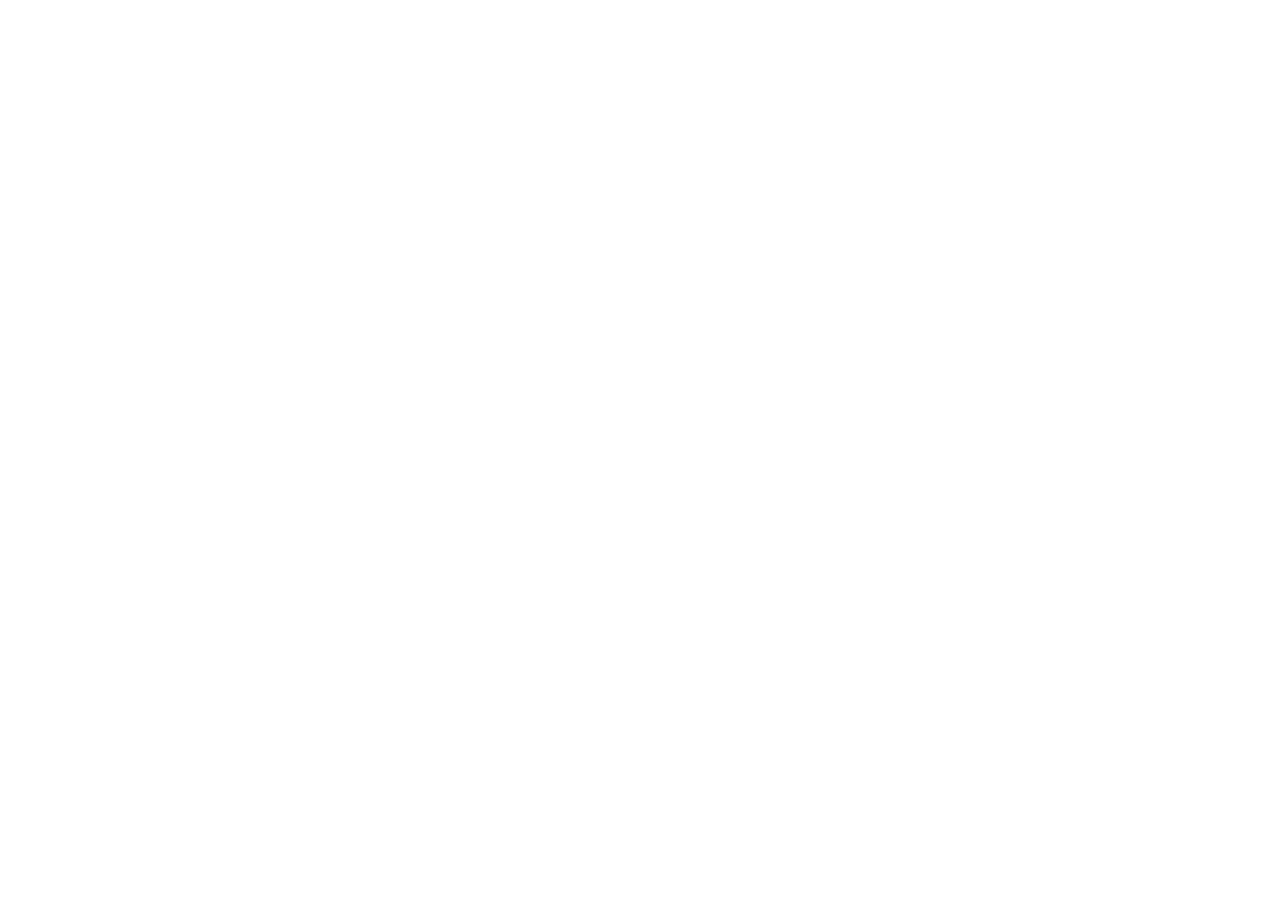
==== Index.html @ 3df81387 "ja" ====
<!DOCTYPE html>
<html lang="en">
<head>
    <meta charset="UTF-8">
    <meta http-equiv="X-UA-Compatible" content="IE=edge">
    <meta name="viewport" content="width=device-width, initial-scale=1.0">
    <title>Document</title>
</html>
<body>
    
</body>
</html>
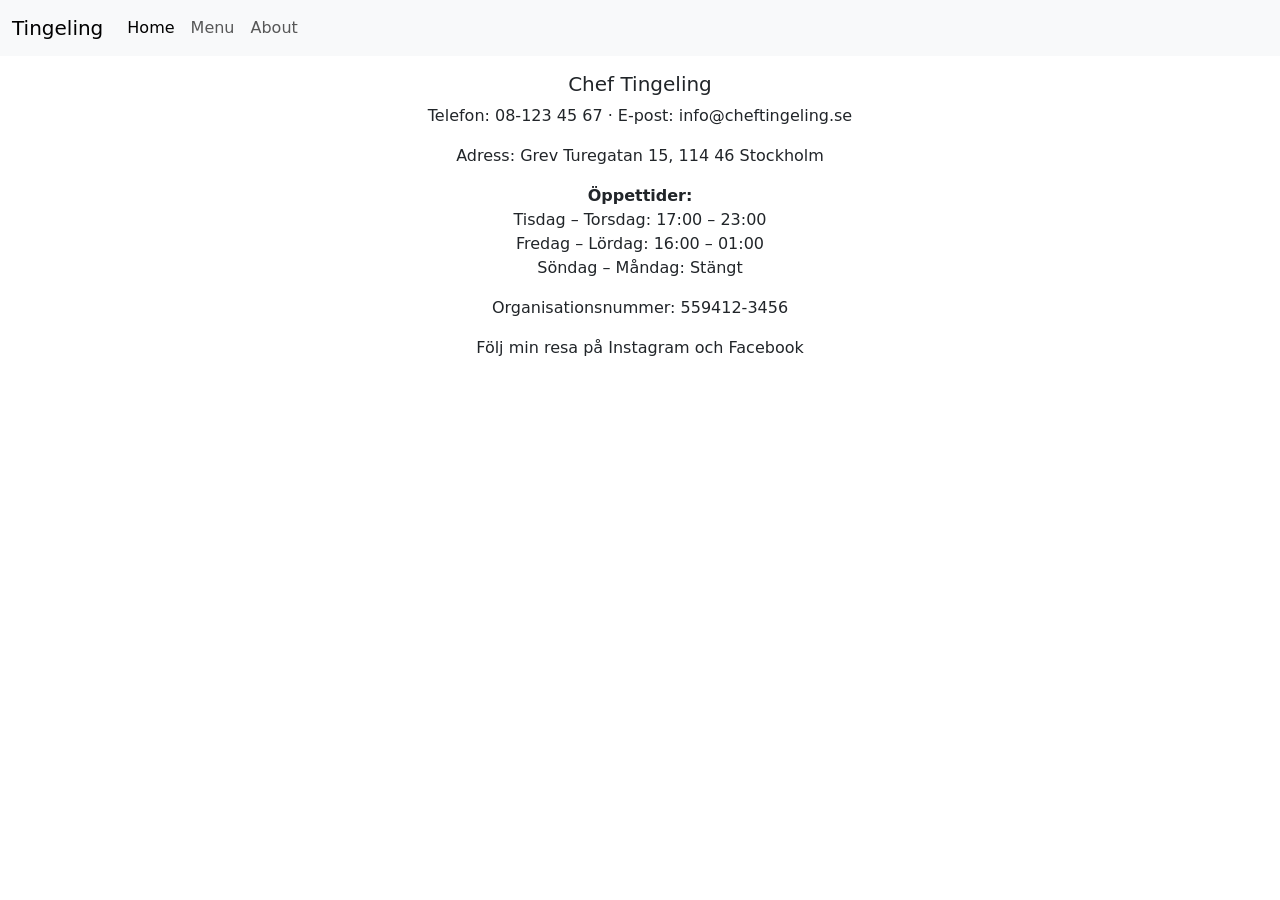
==== commit 4a8cfafd: "fixade header/nav och footer" ====
--- a/Index.html
+++ b/Index.html
@@ -5,8 +5,18 @@
     <meta http-equiv="X-UA-Compatible" content="IE=edge">
     <meta name="viewport" content="width=device-width, initial-scale=1.0">
     <title>Document</title>
+
+    <link rel="stylesheet" href="style.css">
+    <link href="https://cdn.jsdelivr.net/npm/bootstrap@5.3.0/dist/css/bootstrap.min.css" rel="stylesheet">
 </html>
 <body>
+  <header></header>
+
+  <footer>
     
+  </footer>
 </body>
-</html>+</html>
+
+<script src="script.Js"></script>
+<script src="https://cdn.jsdelivr.net/npm/bootstrap@5.3.0/dist/js/bootstrap.bundle.min.js"></script>
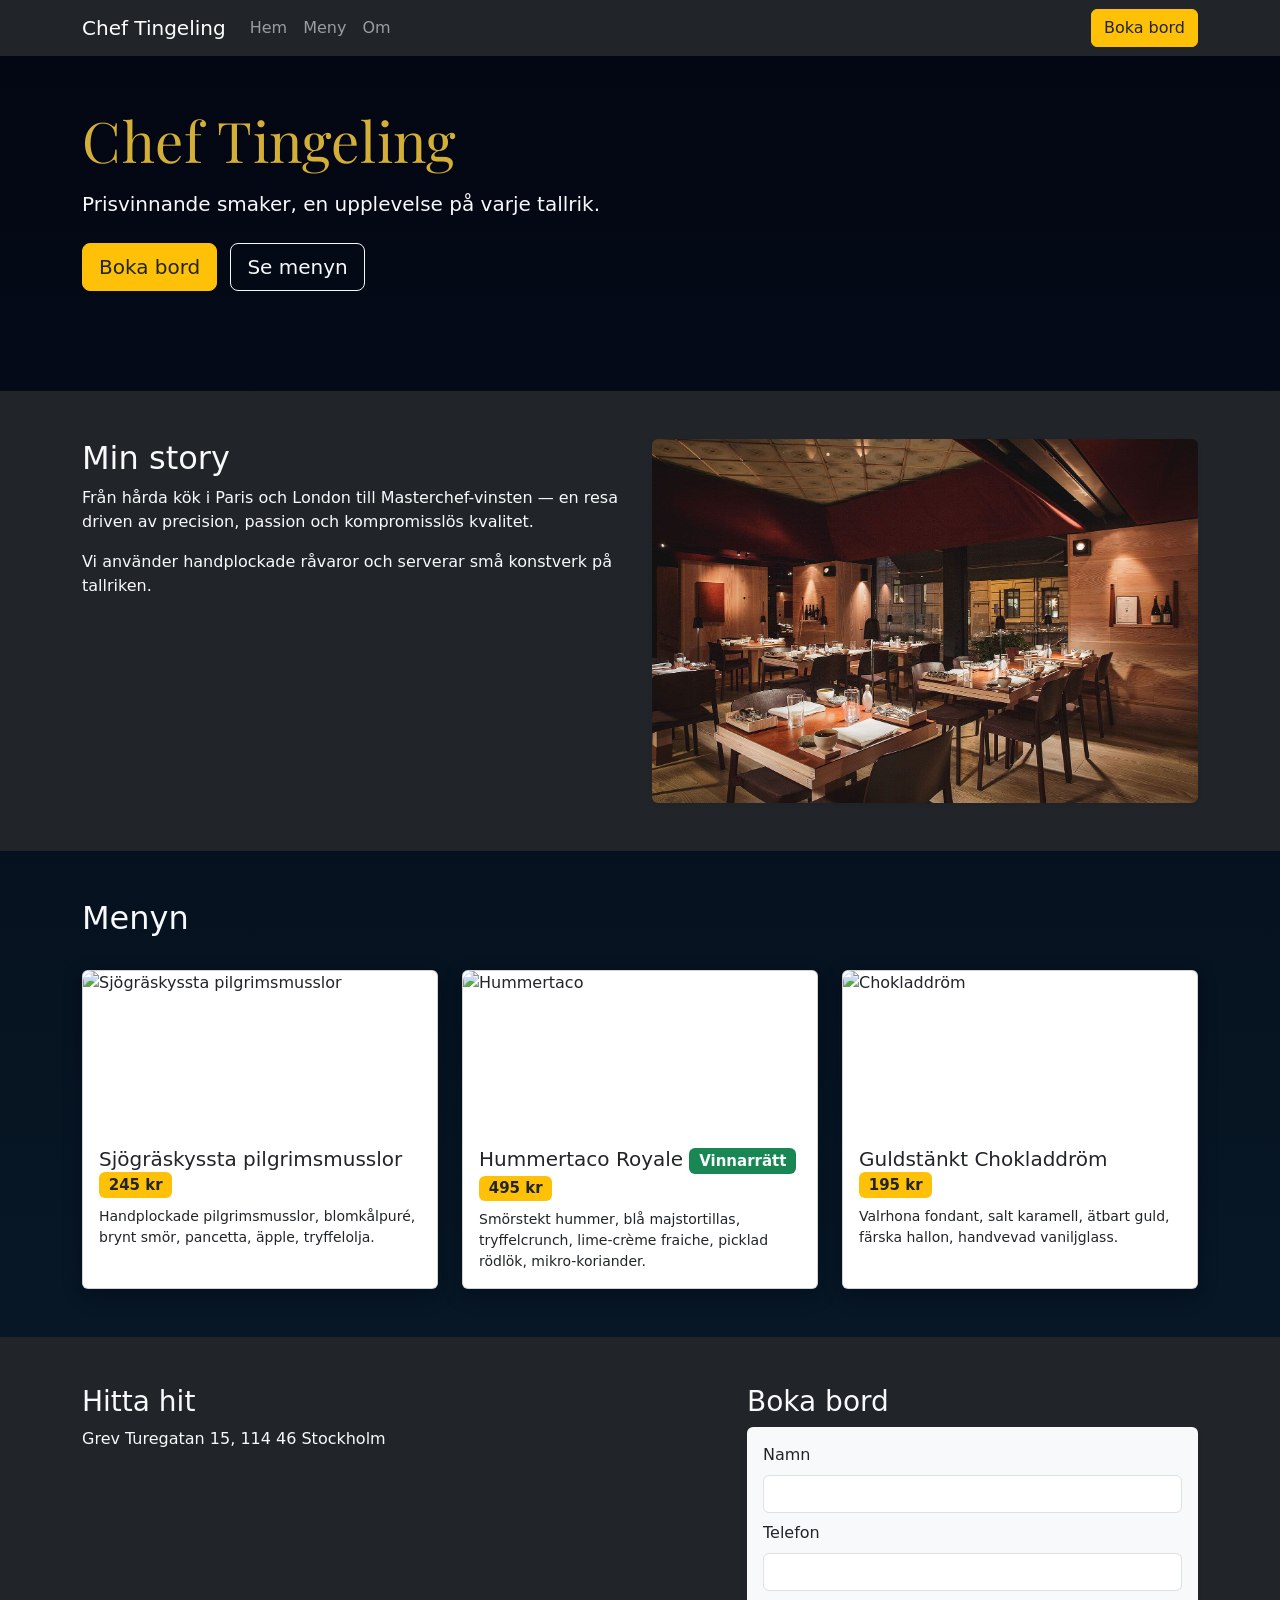
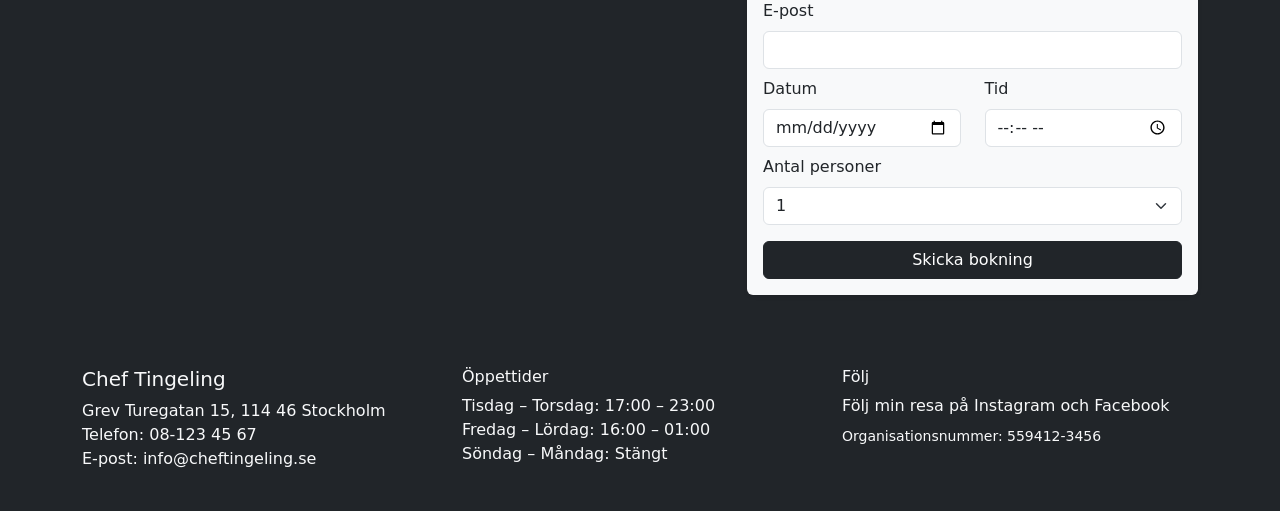
==== commit a4952ef5: "fixat hemsida bilder på maträtten behövs fixa" ====
--- a/Index.html
+++ b/Index.html
@@ -1,22 +1,146 @@
 <!DOCTYPE html>
-<html lang="en">
+<html lang="sv">
 <head>
-    <meta charset="UTF-8">
-    <meta http-equiv="X-UA-Compatible" content="IE=edge">
-    <meta name="viewport" content="width=device-width, initial-scale=1.0">
-    <title>Document</title>
+  <meta charset="UTF-8" />
+  <meta http-equiv="X-UA-Compatible" content="IE=edge" />
+  <meta name="viewport" content="width=device-width, initial-scale=1.0" />
+  <title>Chef Tingeling</title>
 
-    <link rel="stylesheet" href="style.css">
-    <link href="https://cdn.jsdelivr.net/npm/bootstrap@5.3.0/dist/css/bootstrap.min.css" rel="stylesheet">
-</html>
+  <link href="https://fonts.googleapis.com/css2?family=Great+Vibes&family=Montserrat:wght@300;400;600&family=Playfair+Display:wght@400;700&display=swap" rel="stylesheet">
+  <link rel="stylesheet" href="Style.css">
+  <link href="https://cdn.jsdelivr.net/npm/bootstrap@5.3.0/dist/css/bootstrap.min.css" rel="stylesheet">
+</head>
 <body>
   <header></header>
 
-  <footer>
-    
-  </footer>
+  <main class="main-content">
+    <section style = "margin-bottom:100px; margin-top: 50px;" class="hero d-flex align-items-center text-light" id="front page">
+      <div class="container">
+        <div class="row align-items-center">
+          <div class="col-md-7">
+            <h1 class="logo display-4 mb-3">Chef Tingeling</h1>
+            <p class="lead mb-4">Prisvinnande smaker, en upplevelse på varje tallrik.</p>
+            <a href="#booking" class="btn btn-warning btn-lg me-2 text-dark">Boka bord</a>
+            <a href="Menu.html" class="btn btn-outline-light btn-lg">Se menyn</a>
+          </div>
+        </div>
+      </div>
+    </section>
+
+    <section class="story py-5 bg-dark text-light" id="story">
+      <div class="container">
+        <div class="row g-4">
+          <div class="col-lg-6">
+            <h2>Min story</h2>
+            <p>Från hårda kök i Paris och London till Masterchef-vinsten — en resa driven av precision, passion och kompromisslös kvalitet.</p>
+            <p class="mb-0">Vi använder handplockade råvaror och serverar små konstverk på tallriken.</p>
+          </div>
+          <div class="col-lg-6">
+            <img src="image/Kök.jpeg" alt="Chef Tingeling i köket" class="img-fluid rounded shadow-sm" />
+          </div>
+        </div>
+      </div>
+    </section>
+
+    <section class="menu-preview py-5" id="menu">
+      <div class="container">
+        <div class="d-flex justify-content-between align-items-center mb-4 text-light">
+          <h2>Menyn</h2>
+        </div>
+
+        <div class="row g-4">
+          <div class="col-md-4">
+            <div class="card menu-card h-100 text-dark">
+              <img src="images/Sjögräskyssta.jpg" class="card-img-top card-image-1" alt="Sjögräskyssta pilgrimsmusslor">
+              <div class="card-body">
+                <h5 class="card-title">Sjögräskyssta pilgrimsmusslor <span class="badge bg-warning text-dark">245 kr</span></h5>
+                <p class="card-text small">Handplockade pilgrimsmusslor, blomkålpuré, brynt smör, pancetta, äpple, tryffelolja.</p>
+              </div>
+            </div>
+          </div>
+
+          <div class="col-md-4">
+            <div class="card menu-card h-100 text-dark">
+              <img src="images/dish-2.jpg" class="card-img-top card-image-2" alt="Hummertaco">
+              <div class="card-body">
+                <h5 class="card-title">Hummertaco Royale <span class="badge bg-success text-light">Vinnarrätt</span> <span class="badge bg-warning text-dark">495 kr</span></h5>
+                <p class="card-text small">Smörstekt hummer, blå majstortillas, tryffelcrunch, lime-crème fraiche, picklad rödlök, mikro-koriander.</p>
+              </div>
+            </div>
+          </div>
+
+          <div class="col-md-4">
+            <div class="card menu-card h-100 text-dark">
+              <img src="images/dish-3.jpg" class="card-img-top card-image-3" alt="Chokladdröm">
+              <div class="card-body">
+                <h5 class="card-title">Guldstänkt Chokladdröm <span class="badge bg-warning text-dark">195 kr</span></h5>
+                <p class="card-text small">Valrhona fondant, salt karamell, ätbart guld, färska hallon, handvevad vaniljglass.</p>
+              </div>
+            </div>
+          </div>
+        </div>
+      </div>
+    </section>
+
+    <section class="booking-map py-5 bg-dark text-light" id="booking">
+      <div class="container">
+        <div class="row g-4">
+          <div class="col-md-7">
+            <h3>Hitta hit</h3>
+            <p>Grev Turegatan 15, 114 46 Stockholm</p>
+            <div class="map-wrap mb-3">
+              <iframe title="Chef Tingeling location" src="https://www.google.com/maps?q=Grev%20Turegatan%2015%2C%20114%2046%20Stockholm&output=embed" width="100%" height="350" style="border:0;" allowfullscreen="" loading="lazy"></iframe>
+            </div>
+          </div>
+          <div class="col-md-5 text-light">
+            <h3>Boka bord</h3>
+            <form id="bookingForm" class="booking-form bg-light p-3 rounded shadow-sm">
+              <div class="mb-2">
+                <label class="form-label text-dark">Namn</label>
+                <input type="text" class="form-control" id="b-name" required>
+              </div>
+              <div class="mb-2">
+                <label class="form-label text-dark">Telefon</label>
+                <input type="tel" class="form-control" id="b-phone" required>
+              </div>
+              <div class="mb-2">
+                <label class="form-label text-dark">E-post</label>
+                <input type="email" class="form-control" id="b-email" required>
+              </div>
+              <div class="row">
+                <div class="col-6 mb-2">
+                  <label class="form-label text-dark">Datum</label>
+                  <input type="date" class="form-control" id="b-date" required>
+                </div>
+                <div class="col-6 mb-2">
+                  <label class="form-label text-dark">Tid</label>
+                  <input type="time" class="form-control" id="b-time" required>
+                </div>
+              </div>
+              <div class="mb-3">
+                <label class="form-label text-dark">Antal personer</label>
+                <select class="form-select" id="b-guests">
+                  <option>1</option>
+                  <option>2</option>
+                  <option>3</option>
+                  <option>4</option>
+                  <option>5</option>
+                  <option>6+</option>
+                </select>
+              </div>
+              <div class="d-grid">
+                <button class="btn btn-dark" type="submit">Skicka bokning</button>
+              </div>
+            </form>
+          </div>
+        </div>
+      </div>
+    </section>
+  </main>
+
+  <footer></footer>
+
+  <script src="script.Js"></script>
+  <script src="https://cdn.jsdelivr.net/npm/bootstrap@5.3.0/dist/js/bootstrap.bundle.min.js"></script>
 </body>
 </html>
-
-<script src="script.Js"></script>
-<script src="https://cdn.jsdelivr.net/npm/bootstrap@5.3.0/dist/js/bootstrap.bundle.min.js"></script>
--- a/Style.css
+++ b/Style.css
@@ -0,0 +1,57 @@
+:root{
+	--midnight: #030512;
+	--forest: #0b2b23;
+	--gold: #d4af37; 
+	--White: #ffffff;
+}
+
+*{box-sizing:border-box}
+body{
+	margin:0;
+	font-family: 'Montserrat';
+	background: linear-gradient(180deg,var(--midnight),#071725 60%);
+	color:var(--White);
+}
+
+.logo{
+	font-family: 'Playfair Display', serif;
+	font-weight:700;
+	color:var(--gold);
+	font-size:2.6rem;
+	letter-spacing:0.6px;
+}
+
+
+/* Cards and menu */
+.card{
+	border: none;
+	border-radius: 10px;
+	box-shadow: 0 6px 18px rgba(2,6,23,0.45);
+}
+
+.menu-card .card-image-1,
+.menu-card .card-image-2,
+.menu-card .card-image-3{
+	height:160px;
+	width:100%;
+	object-fit:cover;
+	display:block;
+	border-top-left-radius:10px;
+	border-top-right-radius:10px;
+}
+
+.dish-thumb{
+	width:72px;
+	height:72px;
+	object-fit:cover;
+	border-radius:8px;
+	display:block;
+}
+
+/* portrait used on About page (when using an <img>) */
+.about-portrait{ width:100%; height:360px; object-fit:cover; border-radius:8px; display:block; }
+
+.winner{ background: var(--gold); padding:.25rem .5rem; border-radius:6px; }
+
+/* Booking form */
+.booking-form{ max-width:100%; }
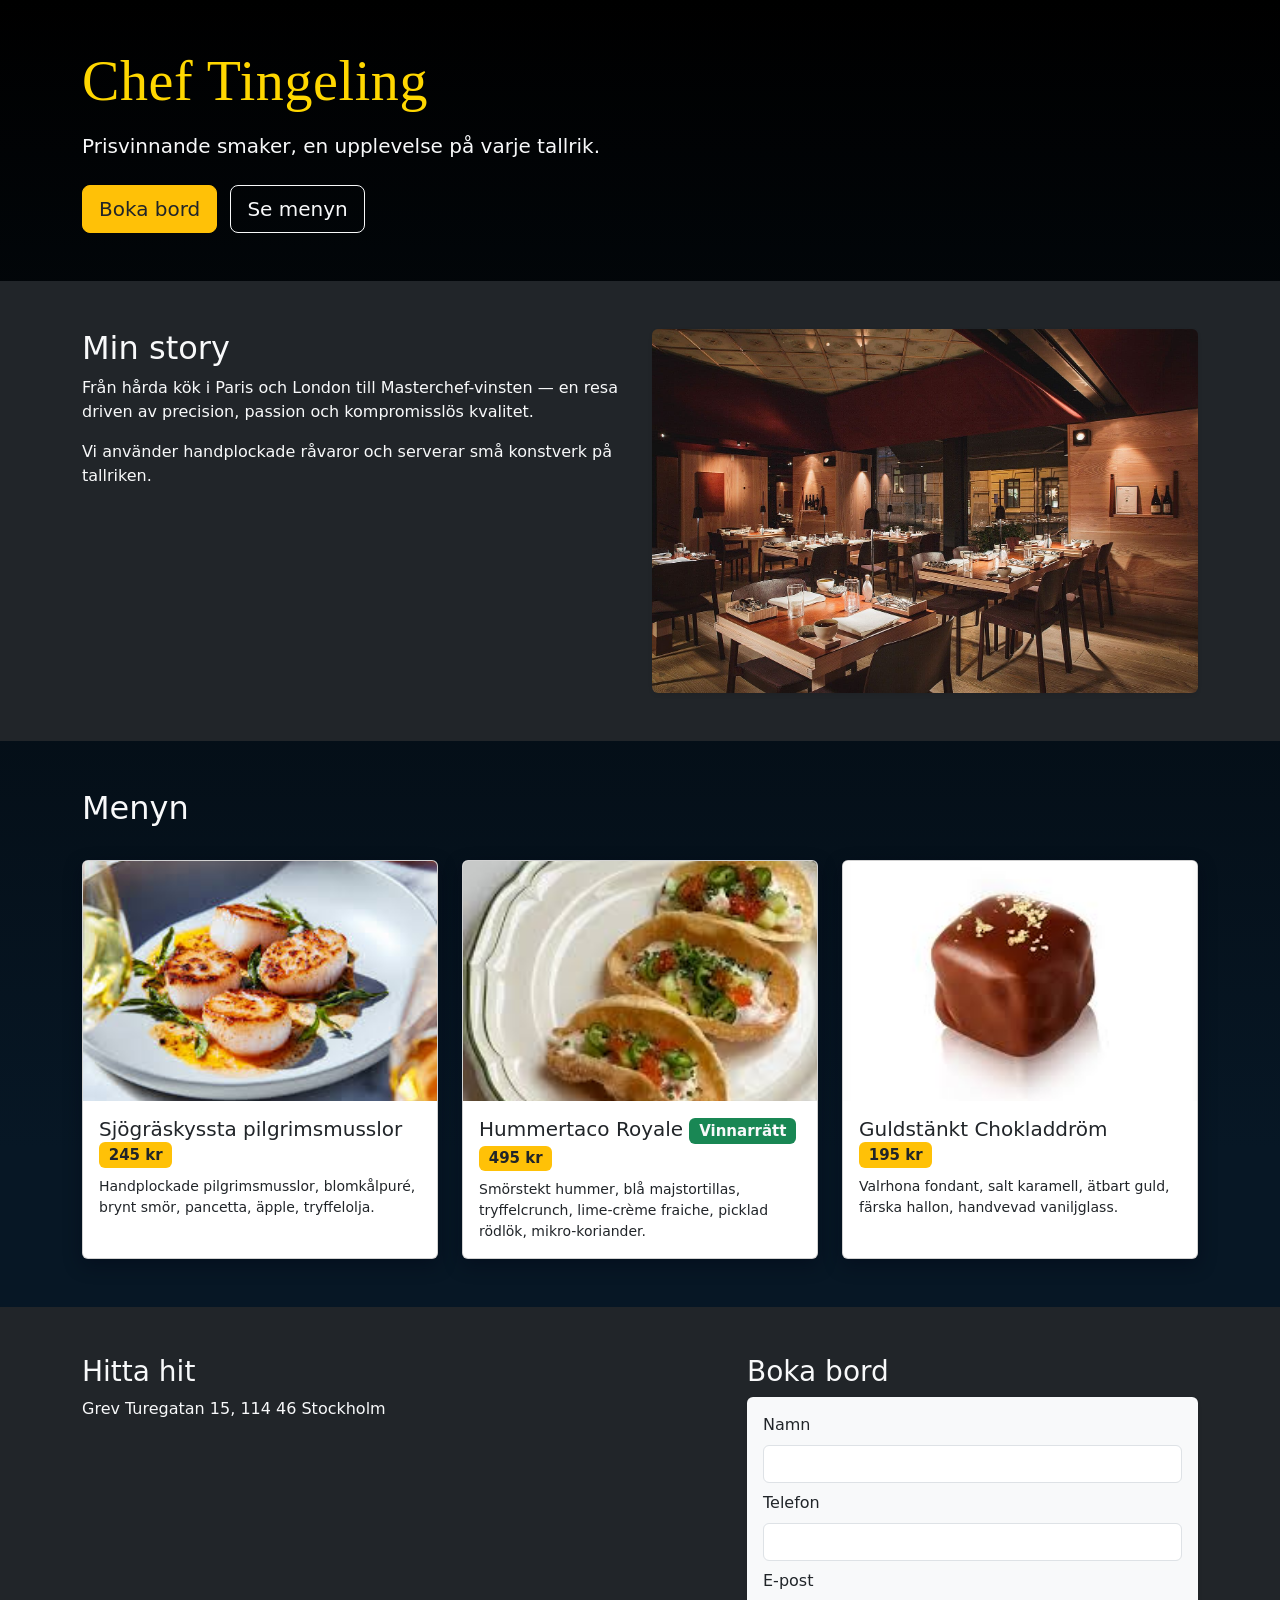
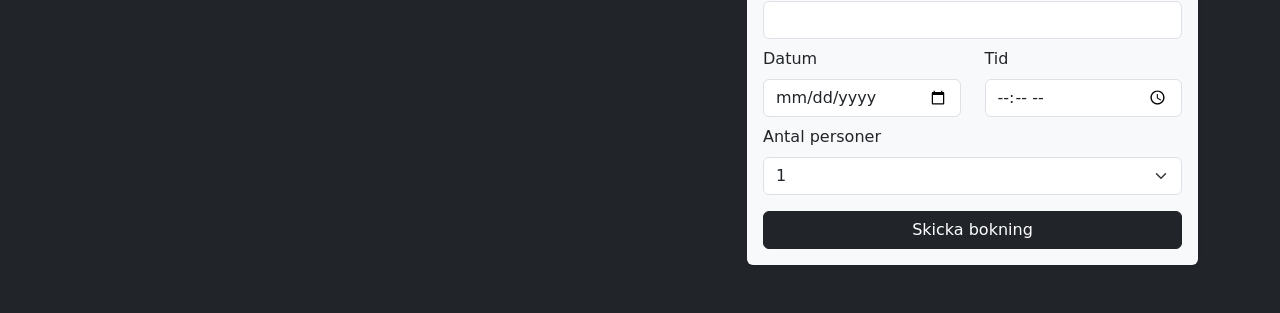
==== commit 6802e2f0: "ja" ====
--- a/Index.html
+++ b/Index.html
@@ -6,15 +6,15 @@
   <meta name="viewport" content="width=device-width, initial-scale=1.0" />
   <title>Chef Tingeling</title>
 
-  <link href="https://fonts.googleapis.com/css2?family=Great+Vibes&family=Montserrat:wght@300;400;600&family=Playfair+Display:wght@400;700&display=swap" rel="stylesheet">
   <link rel="stylesheet" href="Style.css">
   <link href="https://cdn.jsdelivr.net/npm/bootstrap@5.3.0/dist/css/bootstrap.min.css" rel="stylesheet">
 </head>
+
 <body>
   <header></header>
 
-  <main class="main-content">
-    <section style = "margin-bottom:100px; margin-top: 50px;" class="hero d-flex align-items-center text-light" id="front page">
+  <main>
+    <section class="hero py-5 d-flex align-items-center text-light" id="frontPage">
       <div class="container">
         <div class="row align-items-center">
           <div class="col-md-7">
@@ -51,7 +51,7 @@
         <div class="row g-4">
           <div class="col-md-4">
             <div class="card menu-card h-100 text-dark">
-              <img src="images/Sjögräskyssta.jpg" class="card-img-top card-image-1" alt="Sjögräskyssta pilgrimsmusslor">
+              <img src="image/Sjögräskyssta pilgrimsmusslor.jpeg" class="card-img-top card-image-1" alt="Sjögräskyssta pilgrimsmusslor">
               <div class="card-body">
                 <h5 class="card-title">Sjögräskyssta pilgrimsmusslor <span class="badge bg-warning text-dark">245 kr</span></h5>
                 <p class="card-text small">Handplockade pilgrimsmusslor, blomkålpuré, brynt smör, pancetta, äpple, tryffelolja.</p>
@@ -61,7 +61,7 @@
 
           <div class="col-md-4">
             <div class="card menu-card h-100 text-dark">
-              <img src="images/dish-2.jpg" class="card-img-top card-image-2" alt="Hummertaco">
+              <img src="image/Hummertaco Royale.jpeg" class="card-img-top card-image-2" alt="Hummertaco">
               <div class="card-body">
                 <h5 class="card-title">Hummertaco Royale <span class="badge bg-success text-light">Vinnarrätt</span> <span class="badge bg-warning text-dark">495 kr</span></h5>
                 <p class="card-text small">Smörstekt hummer, blå majstortillas, tryffelcrunch, lime-crème fraiche, picklad rödlök, mikro-koriander.</p>
@@ -71,7 +71,7 @@
 
           <div class="col-md-4">
             <div class="card menu-card h-100 text-dark">
-              <img src="images/dish-3.jpg" class="card-img-top card-image-3" alt="Chokladdröm">
+              <img src="image/Guldstänkt Chokladdröm.jpeg" class="card-img-top card-image-3" alt="Chokladdröm">
               <div class="card-body">
                 <h5 class="card-title">Guldstänkt Chokladdröm <span class="badge bg-warning text-dark">195 kr</span></h5>
                 <p class="card-text small">Valrhona fondant, salt karamell, ätbart guld, färska hallon, handvevad vaniljglass.</p>
@@ -101,11 +101,11 @@
               </div>
               <div class="mb-2">
                 <label class="form-label text-dark">Telefon</label>
-                <input type="tel" class="form-control" id="b-phone" required>
+                <input type="text" class="form-control" id="b-phone" required>
               </div>
               <div class="mb-2">
                 <label class="form-label text-dark">E-post</label>
-                <input type="email" class="form-control" id="b-email" required>
+                <input type="text" class="form-control" id="b-email" required>
               </div>
               <div class="row">
                 <div class="col-6 mb-2">
@@ -140,7 +140,7 @@
 
   <footer></footer>
 
-  <script src="script.Js"></script>
+  <script src="script.js"></script>
   <script src="https://cdn.jsdelivr.net/npm/bootstrap@5.3.0/dist/js/bootstrap.bundle.min.js"></script>
 </body>
 </html>
--- a/Style.css
+++ b/Style.css
@@ -1,28 +1,20 @@
-:root{
-	--midnight: #030512;
-	--forest: #0b2b23;
-	--gold: #d4af37; 
-	--White: #ffffff;
-}
+*{box-sizing:border-box}
 
-*{box-sizing:border-box}
 body{
 	margin:0;
 	font-family: 'Montserrat';
-	background: linear-gradient(180deg,var(--midnight),#071725 60%);
-	color:var(--White);
+	background: linear-gradient(180deg,black,#071725 60%);
+	color: white;
 }
 
 .logo{
 	font-family: 'Playfair Display', serif;
 	font-weight:700;
-	color:var(--gold);
+	color:gold;
 	font-size:2.6rem;
 	letter-spacing:0.6px;
 }
 
-
-/* Cards and menu */
 .card{
 	border: none;
 	border-radius: 10px;
@@ -32,12 +24,9 @@
 .menu-card .card-image-1,
 .menu-card .card-image-2,
 .menu-card .card-image-3{
-	height:160px;
+	height: 240px;
 	width:100%;
 	object-fit:cover;
-	display:block;
-	border-top-left-radius:10px;
-	border-top-right-radius:10px;
 }
 
 .dish-thumb{
@@ -48,10 +37,8 @@
 	display:block;
 }
 
-/* portrait used on About page (when using an <img>) */
 .about-portrait{ width:100%; height:360px; object-fit:cover; border-radius:8px; display:block; }
 
-.winner{ background: var(--gold); padding:.25rem .5rem; border-radius:6px; }
+.winner{ background: gold; padding:.25rem .5rem; border-radius:6px; }
 
-/* Booking form */
 .booking-form{ max-width:100%; }
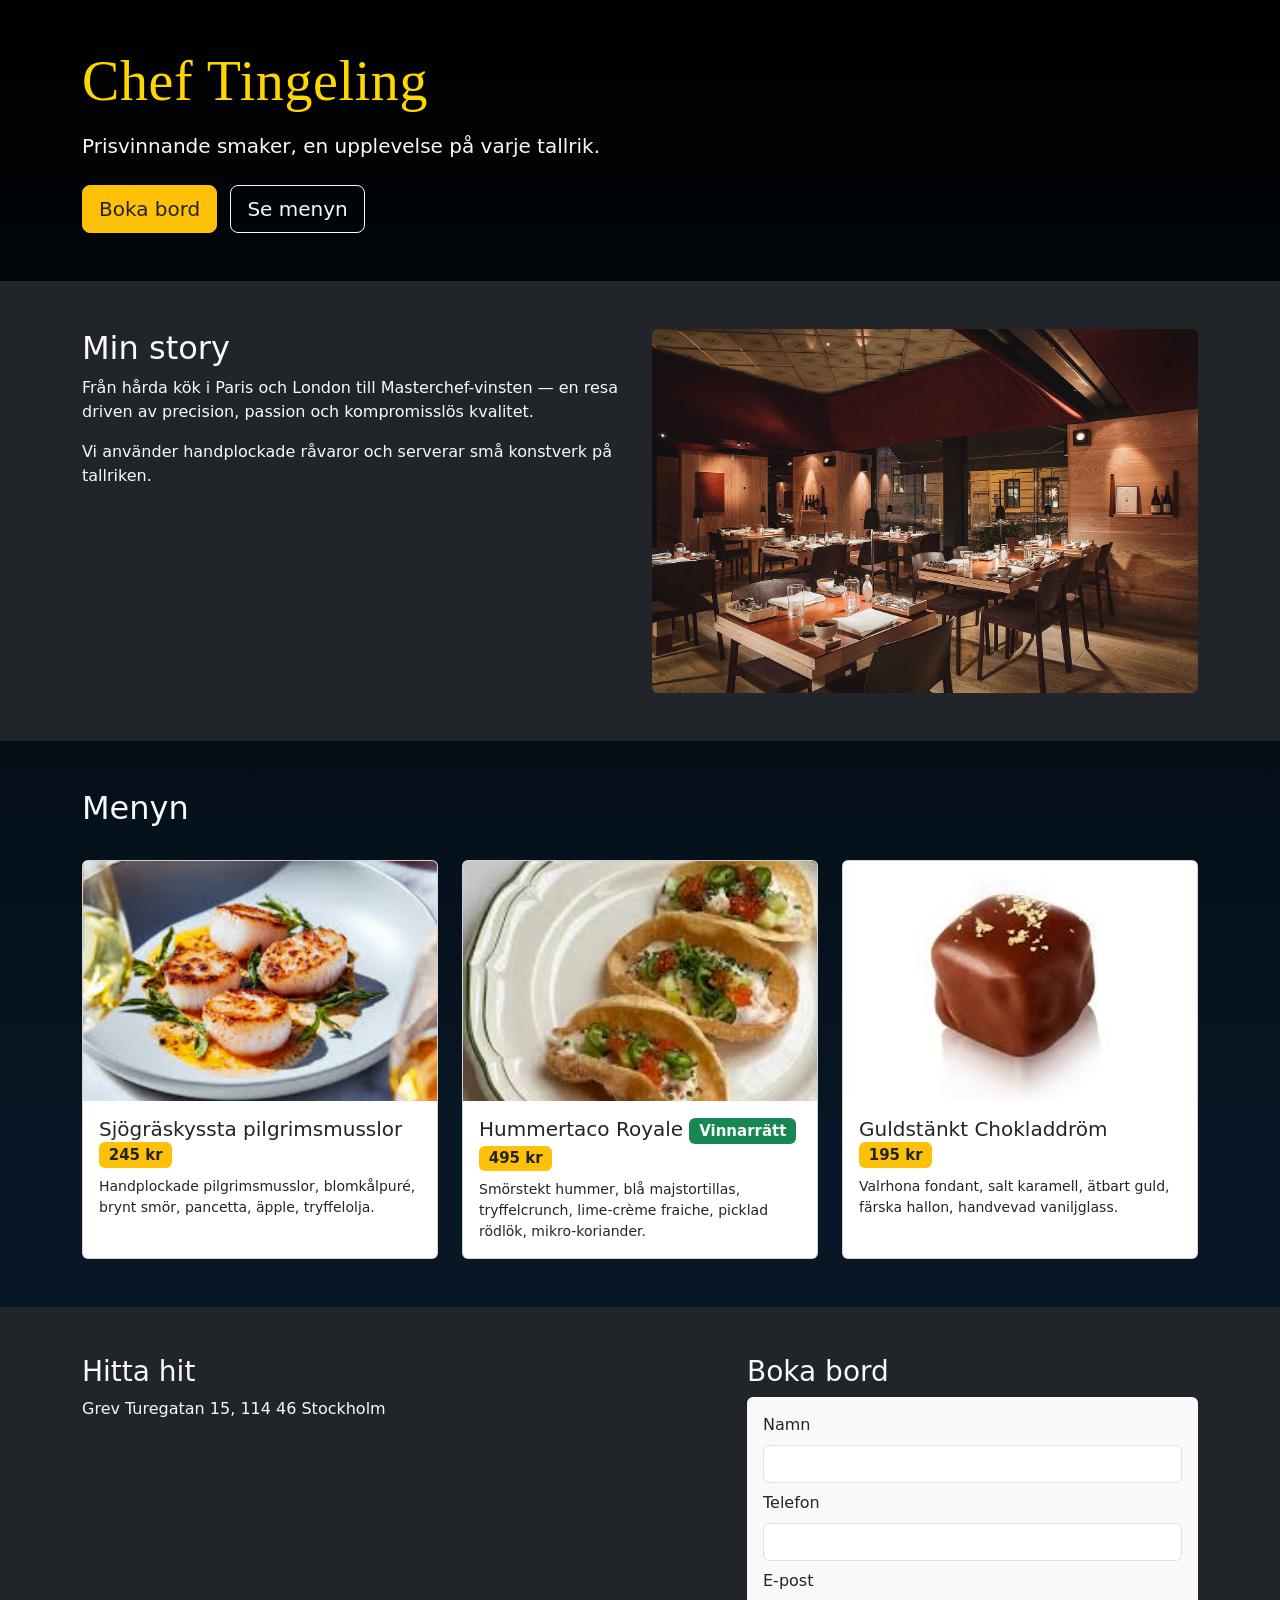
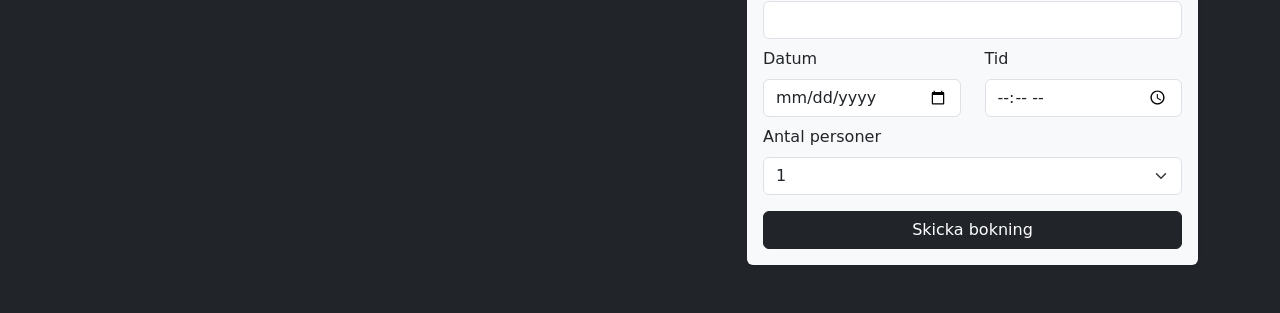
==== commit 89af2523: "fas 3 part 1" ====
--- a/Index.html
+++ b/Index.html
@@ -36,7 +36,7 @@
             <p class="mb-0">Vi använder handplockade råvaror och serverar små konstverk på tallriken.</p>
           </div>
           <div class="col-lg-6">
-            <img src="image/Kök.jpeg" alt="Chef Tingeling i köket" class="img-fluid rounded shadow-sm" />
+            <img src="image/Kök.jpeg" alt="Chef Tingeling i köket" class="img-fluid rounded" />
           </div>
         </div>
       </div>
@@ -51,7 +51,7 @@
         <div class="row g-4">
           <div class="col-md-4">
             <div class="card menu-card h-100 text-dark">
-              <img src="image/Sjögräskyssta pilgrimsmusslor.jpeg" class="card-img-top card-image-1" alt="Sjögräskyssta pilgrimsmusslor">
+              <img src="image/Sjögräskyssta pilgrimsmusslor.jpeg" class="card-img-top card-image" alt="Sjögräskyssta pilgrimsmusslor">
               <div class="card-body">
                 <h5 class="card-title">Sjögräskyssta pilgrimsmusslor <span class="badge bg-warning text-dark">245 kr</span></h5>
                 <p class="card-text small">Handplockade pilgrimsmusslor, blomkålpuré, brynt smör, pancetta, äpple, tryffelolja.</p>
@@ -61,7 +61,7 @@
 
           <div class="col-md-4">
             <div class="card menu-card h-100 text-dark">
-              <img src="image/Hummertaco Royale.jpeg" class="card-img-top card-image-2" alt="Hummertaco">
+              <img src="image/Hummertaco Royale.jpeg" class="card-img-top card-image" alt="Hummertaco">
               <div class="card-body">
                 <h5 class="card-title">Hummertaco Royale <span class="badge bg-success text-light">Vinnarrätt</span> <span class="badge bg-warning text-dark">495 kr</span></h5>
                 <p class="card-text small">Smörstekt hummer, blå majstortillas, tryffelcrunch, lime-crème fraiche, picklad rödlök, mikro-koriander.</p>
@@ -71,7 +71,7 @@
 
           <div class="col-md-4">
             <div class="card menu-card h-100 text-dark">
-              <img src="image/Guldstänkt Chokladdröm.jpeg" class="card-img-top card-image-3" alt="Chokladdröm">
+              <img src="image/Guldstänkt Chokladdröm.jpeg" class="card-img-top card-image" alt="Chokladdröm">
               <div class="card-body">
                 <h5 class="card-title">Guldstänkt Chokladdröm <span class="badge bg-warning text-dark">195 kr</span></h5>
                 <p class="card-text small">Valrhona fondant, salt karamell, ätbart guld, färska hallon, handvevad vaniljglass.</p>
@@ -93,32 +93,32 @@
             </div>
           </div>
           <div class="col-md-5 text-light">
-            <h3>Boka bord</h3>
-            <form id="bookingForm" class="booking-form bg-light p-3 rounded shadow-sm">
+            <h3 id="booking-heading">Boka bord</h3>
+            <form id="bookingForm" class="booking-form bg-light p-3 rounded shadow-sm" aria-labelledby="booking-heading">
               <div class="mb-2">
-                <label class="form-label text-dark">Namn</label>
-                <input type="text" class="form-control" id="b-name" required>
+                <label for="b-name" class="form-label text-dark">Namn</label>
+                <input type="text" class="form-control" id="b-name">
               </div>
               <div class="mb-2">
-                <label class="form-label text-dark">Telefon</label>
-                <input type="text" class="form-control" id="b-phone" required>
+                <label for="b-phone" class="form-label text-dark">Telefon</label>
+                <input type="text" class="form-control" id="b-phone">
               </div>
               <div class="mb-2">
-                <label class="form-label text-dark">E-post</label>
-                <input type="text" class="form-control" id="b-email" required>
+                <label for="b-email" class="form-label text-dark">E-post</label>
+                <input type="text" class="form-control" id="b-email">
               </div>
               <div class="row">
                 <div class="col-6 mb-2">
-                  <label class="form-label text-dark">Datum</label>
-                  <input type="date" class="form-control" id="b-date" required>
+                  <label for="b-date" class="form-label text-dark">Datum</label>
+                  <input type="date" class="form-control" id="b-date">
                 </div>
                 <div class="col-6 mb-2">
-                  <label class="form-label text-dark">Tid</label>
-                  <input type="time" class="form-control" id="b-time" required>
+                  <label for="b-time" class="form-label text-dark">Tid</label>
+                  <input type="time" class="form-control" id="b-time">
                 </div>
               </div>
               <div class="mb-3">
-                <label class="form-label text-dark">Antal personer</label>
+                <label for="b-guests" class="form-label text-dark">Antal personer</label>
                 <select class="form-select" id="b-guests">
                   <option>1</option>
                   <option>2</option>
@@ -129,7 +129,7 @@
                 </select>
               </div>
               <div class="d-grid">
-                <button class="btn btn-dark" type="submit">Skicka bokning</button>
+                <button class="btn btn-dark" type="submit" aria-label="Skicka bokning">Skicka bokning</button>
               </div>
             </form>
           </div>
--- a/Style.css
+++ b/Style.css
@@ -18,13 +18,16 @@
 .card{
 	border: none;
 	border-radius: 10px;
-	box-shadow: 0 6px 18px rgba(2,6,23,0.45);
 }
 
-.menu-card .card-image-1,
-.menu-card .card-image-2,
-.menu-card .card-image-3{
+.menu-card .card-image{
 	height: 240px;
+	width:100%;
+	object-fit:cover;
+}
+
+.menu-card .card-image-2{
+	height: 100px;
 	width:100%;
 	object-fit:cover;
 }
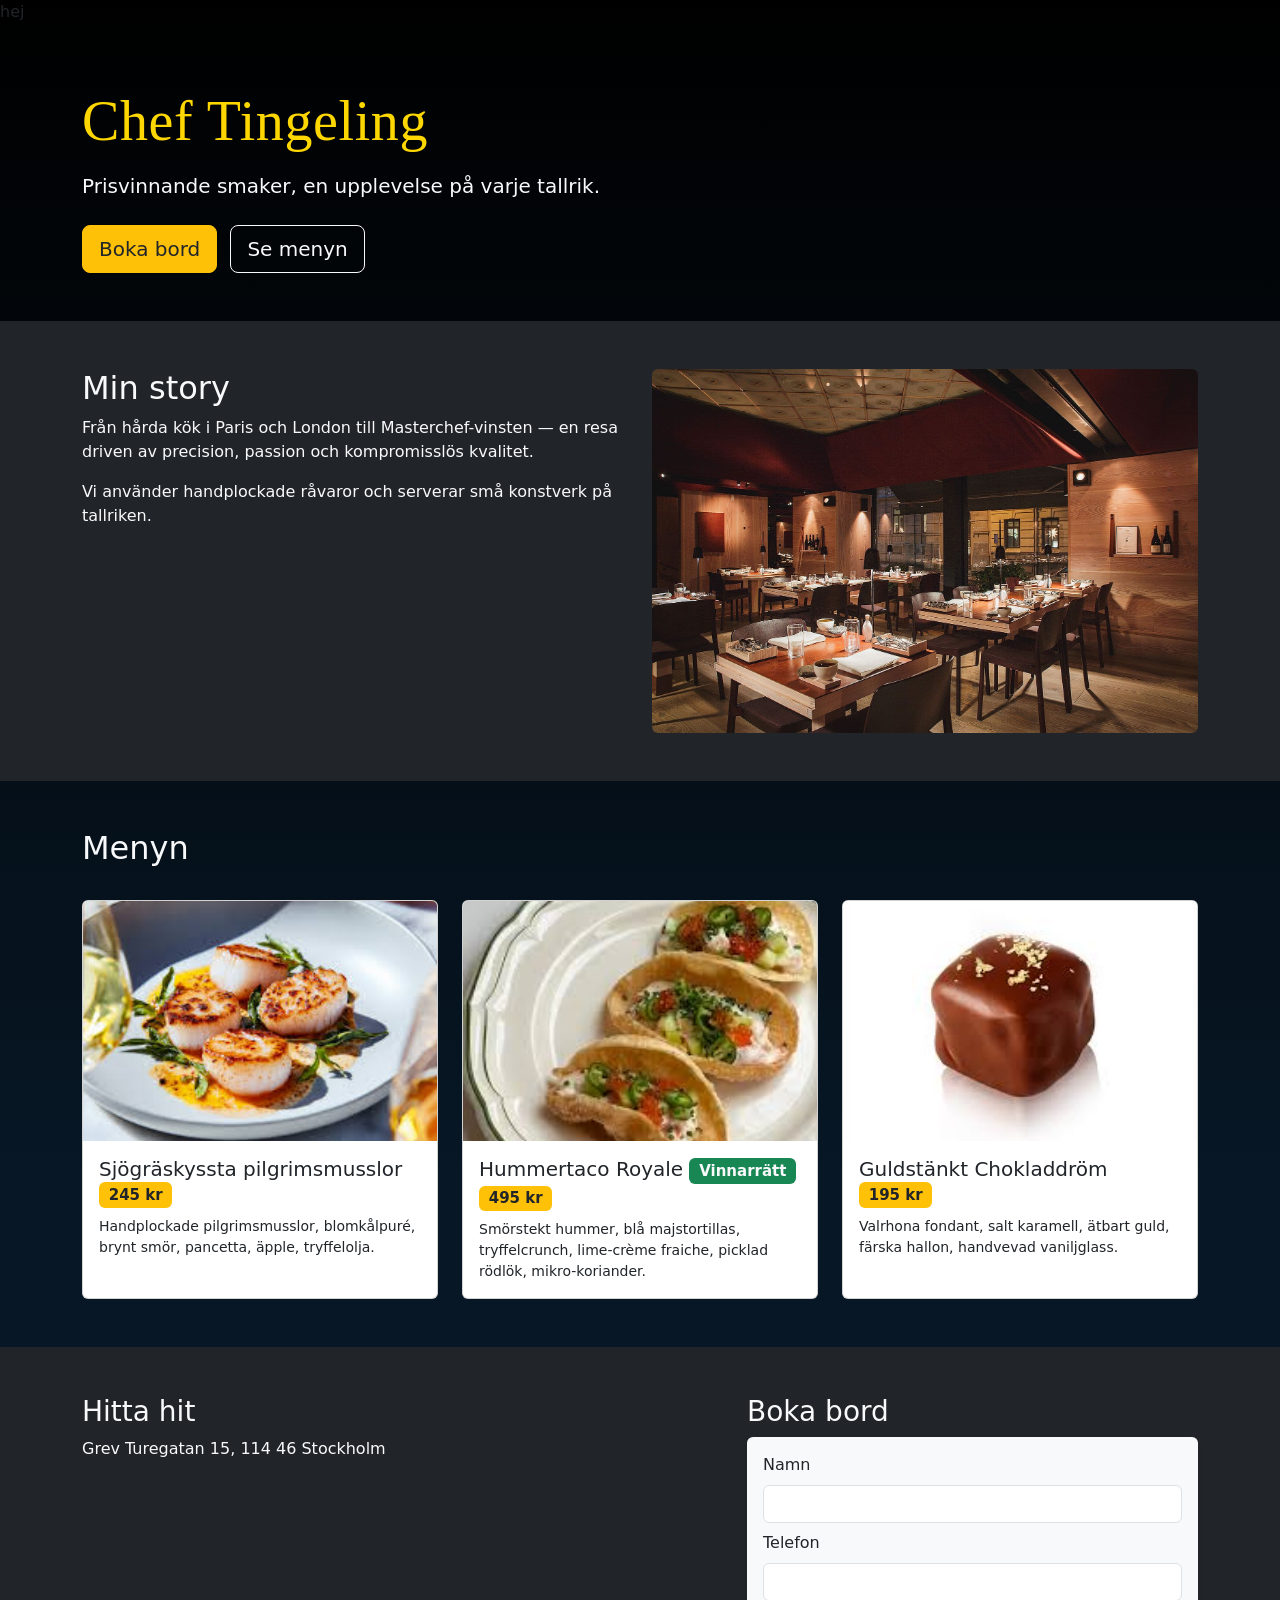
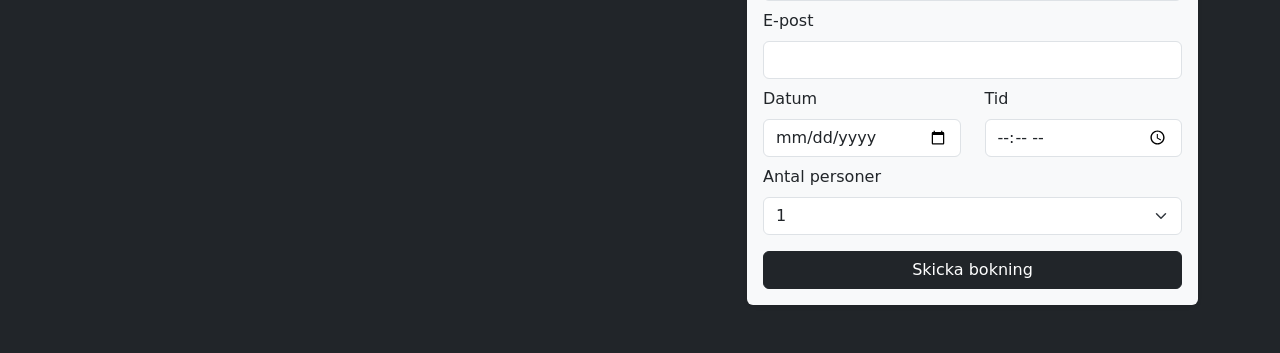
==== commit 2373b054: "Update Index.html" ====
--- a/Index.html
+++ b/Index.html
@@ -14,6 +14,7 @@
   <header></header>
 
   <main>
+    <p>hej</p>
     <section class="hero py-5 d-flex align-items-center text-light" id="frontPage">
       <div class="container">
         <div class="row align-items-center">
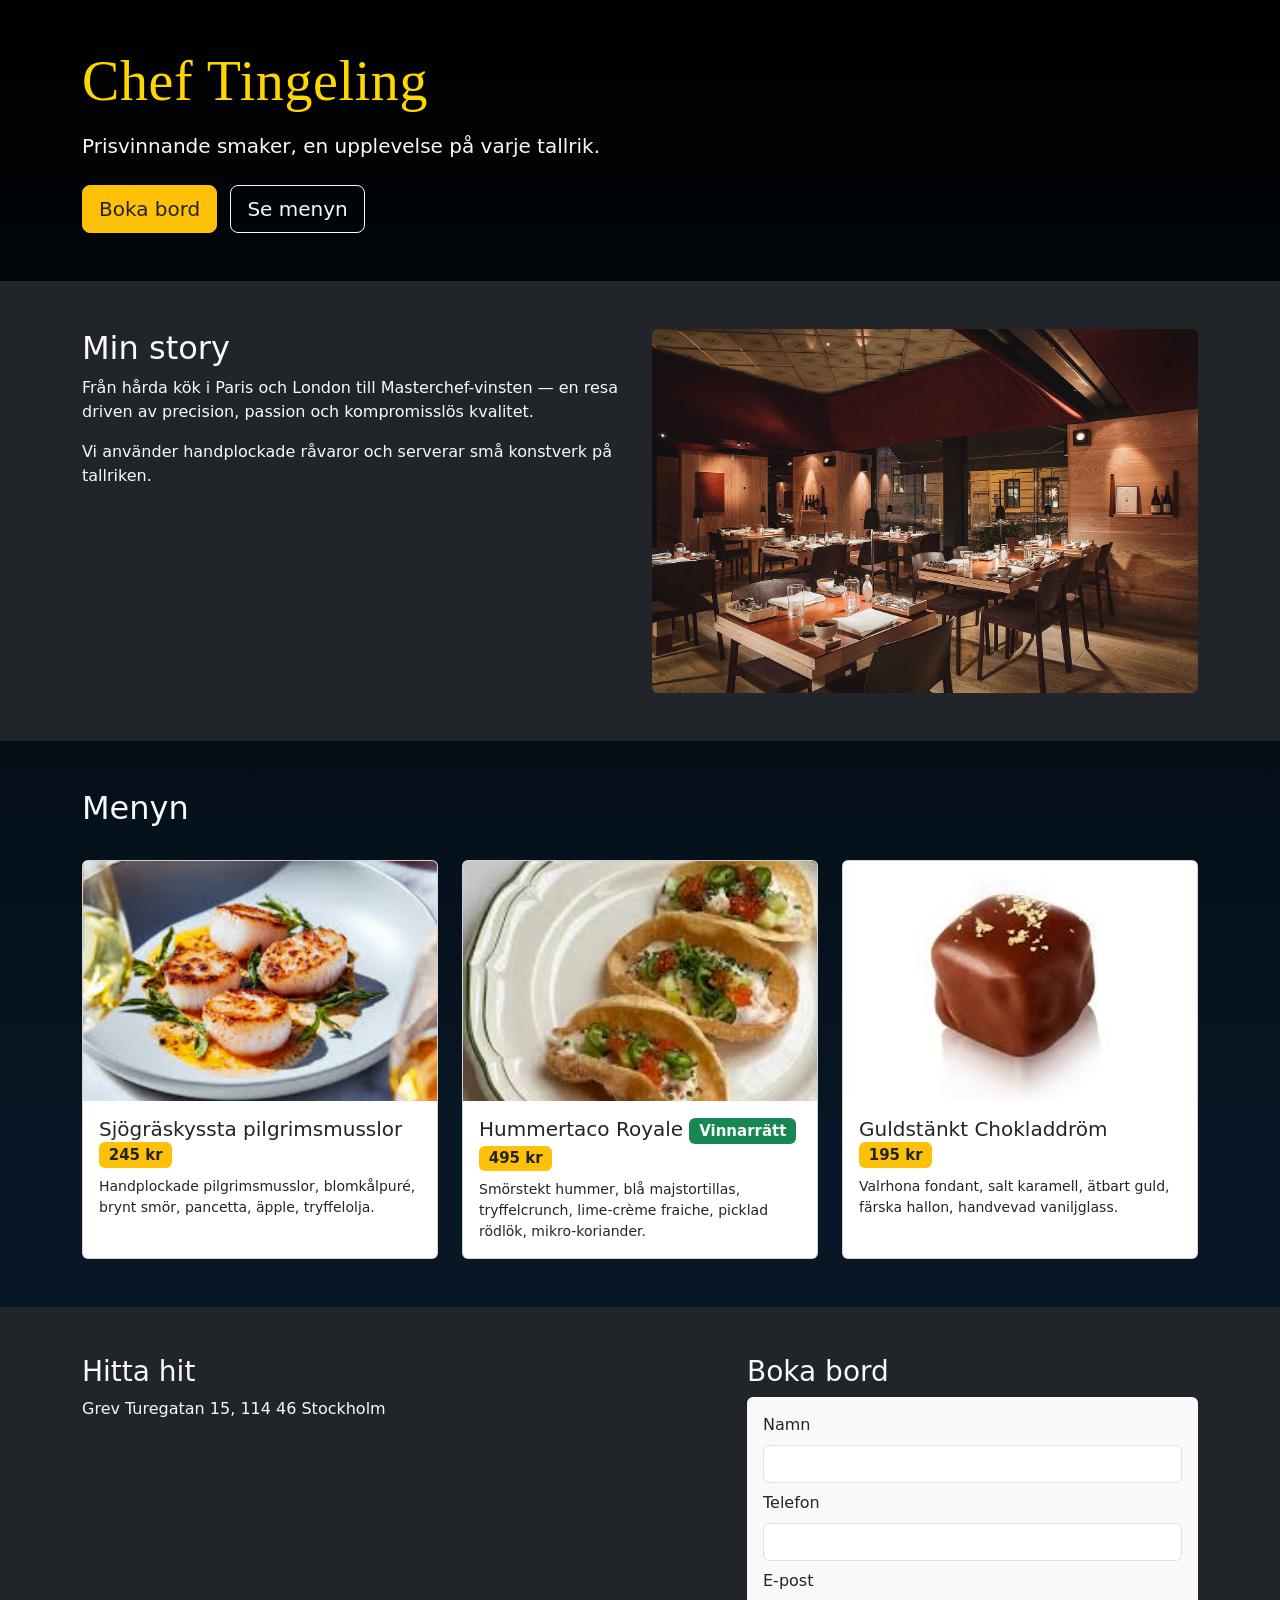
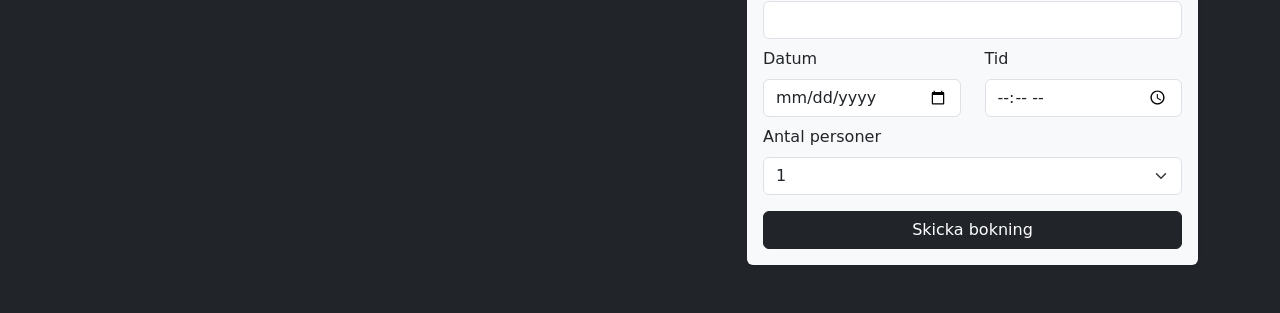
==== commit 2eb60365: "ja" ====
--- a/Index.html
+++ b/Index.html
@@ -14,7 +14,6 @@
   <header></header>
 
   <main>
-    <p>hej</p>
     <section class="hero py-5 d-flex align-items-center text-light" id="frontPage">
       <div class="container">
         <div class="row align-items-center">
